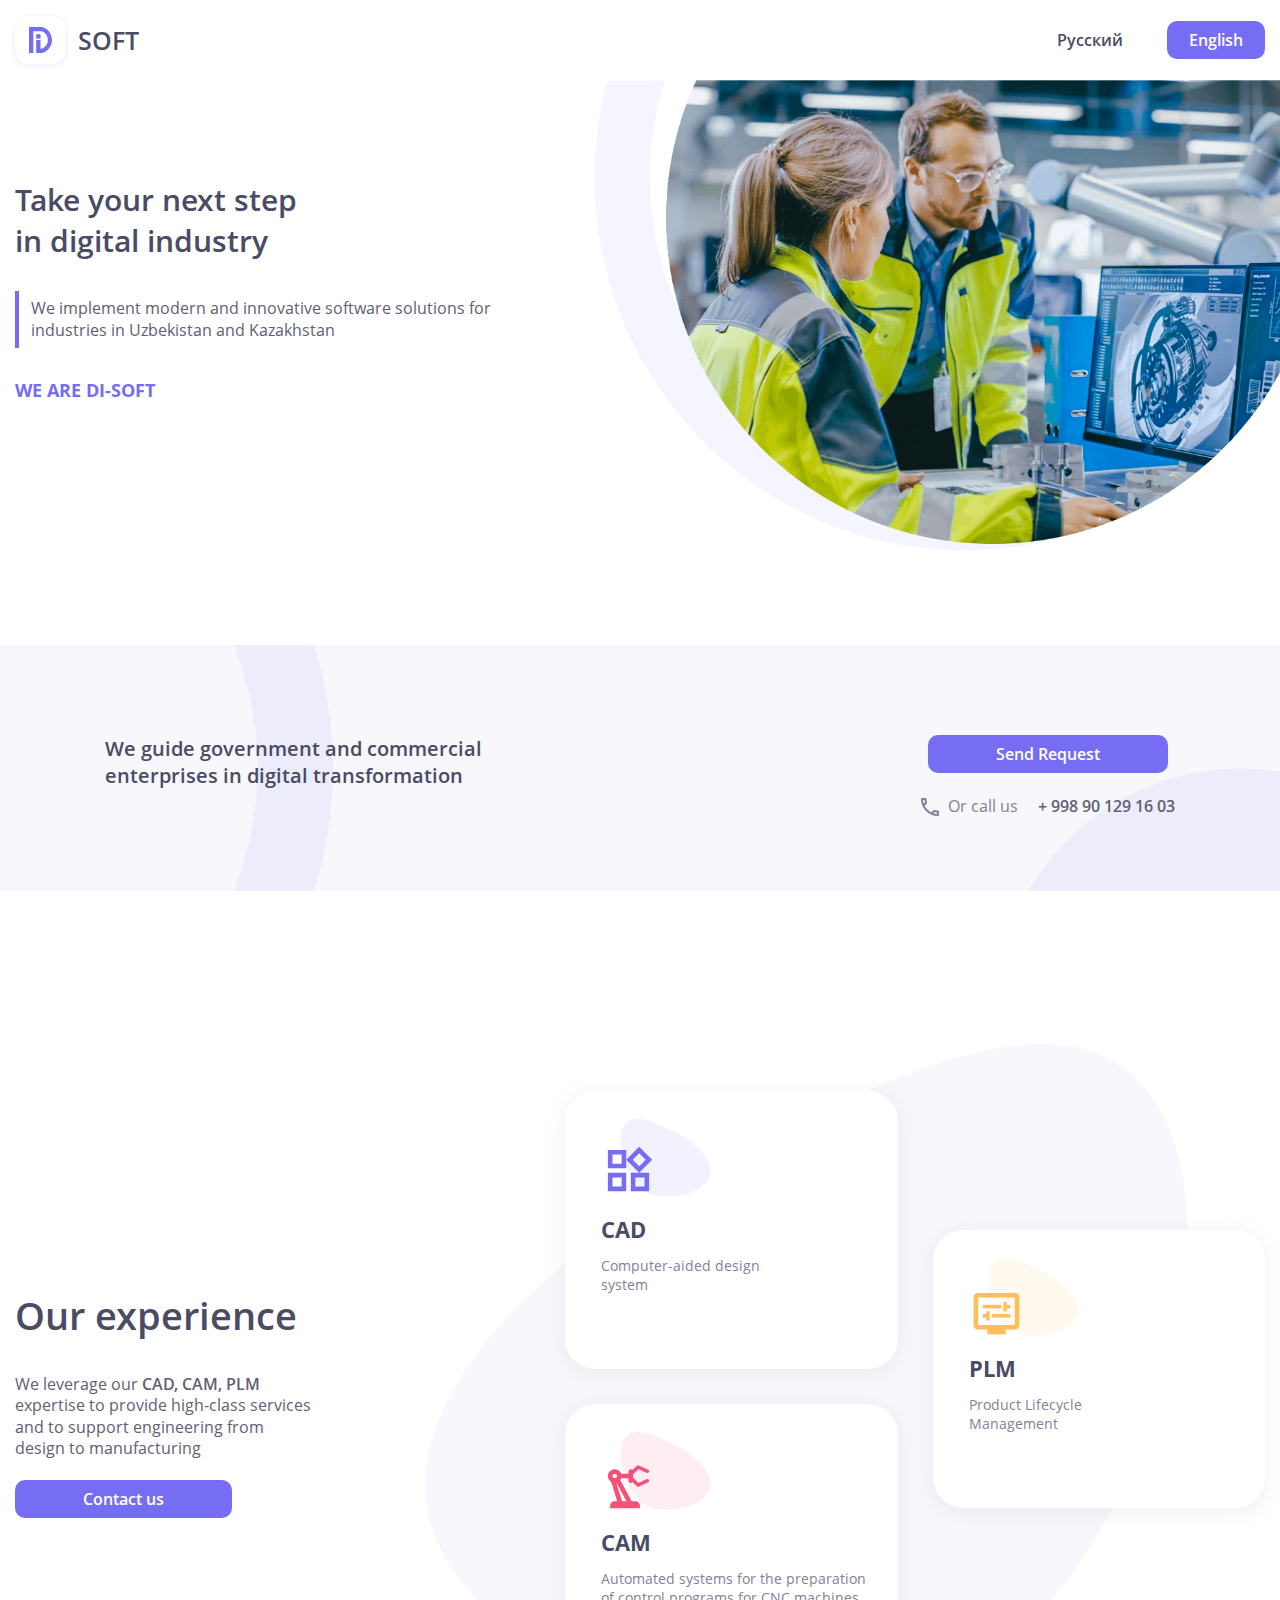
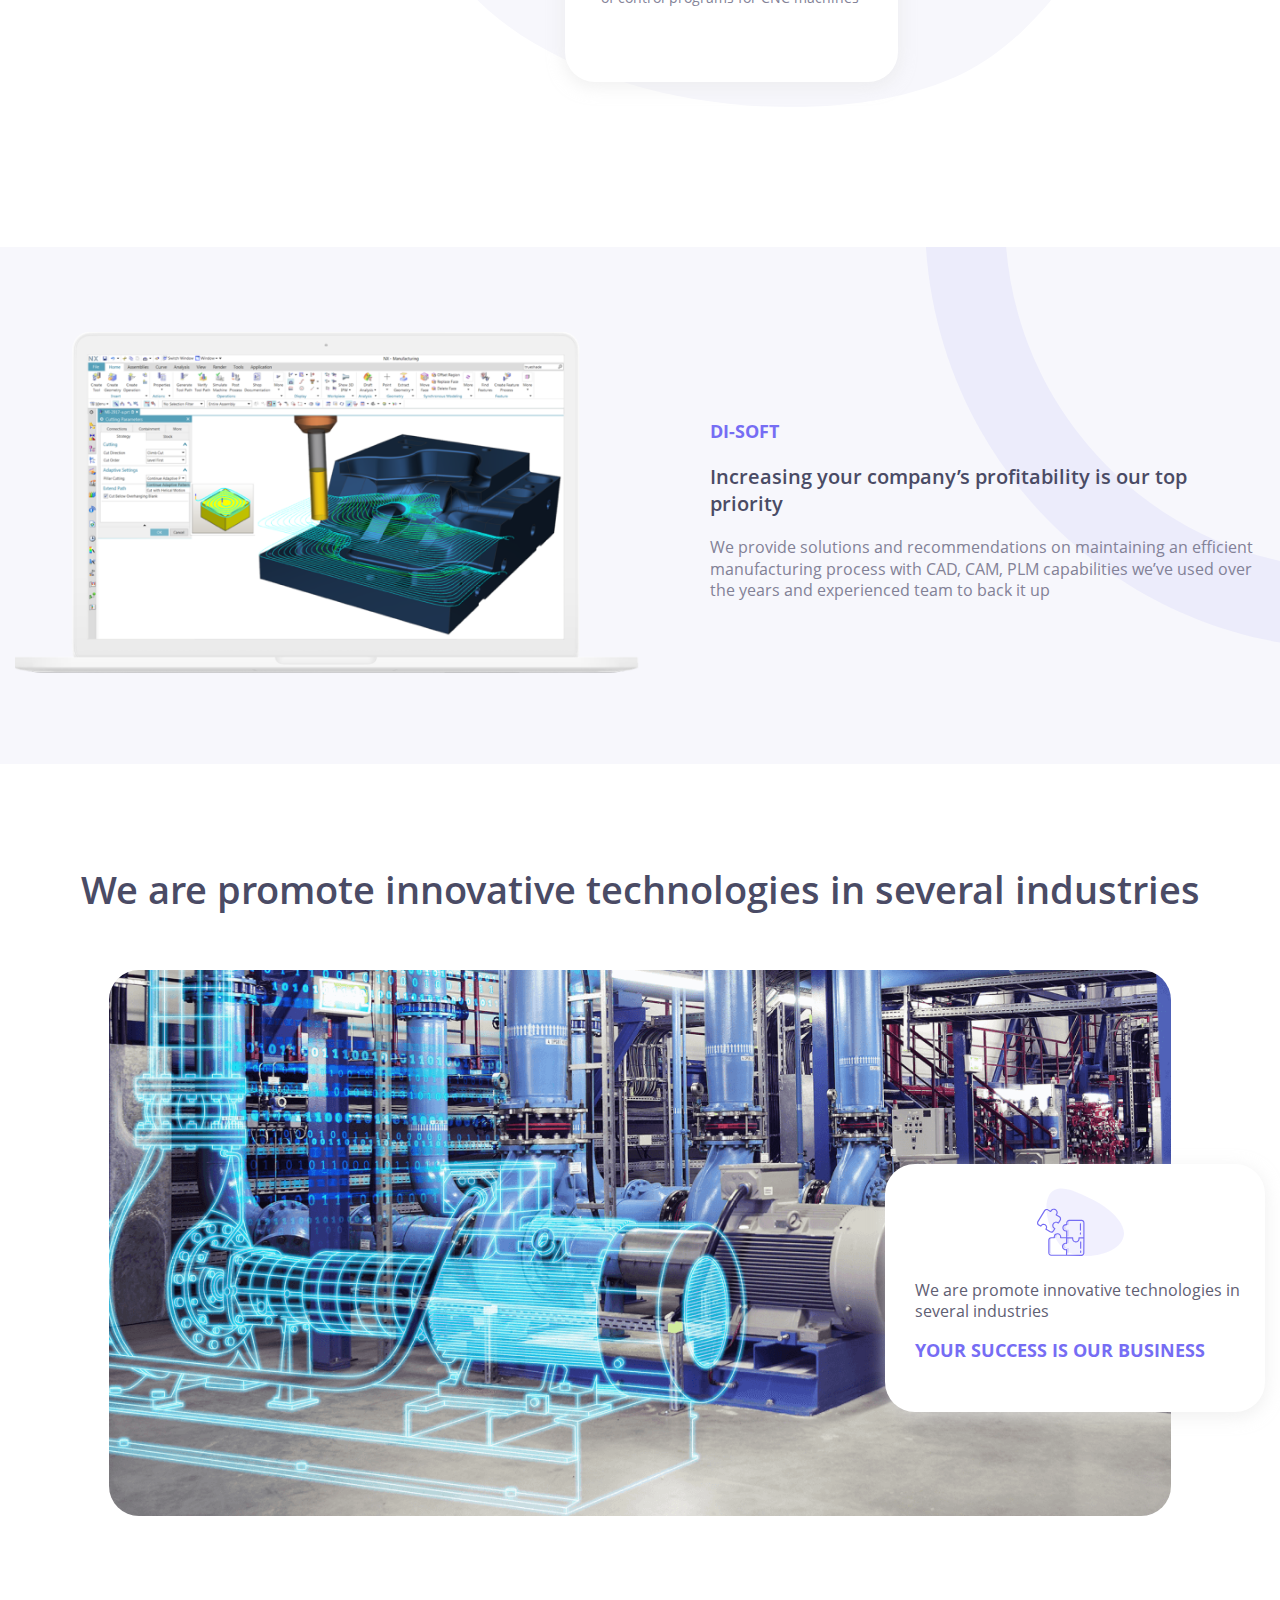
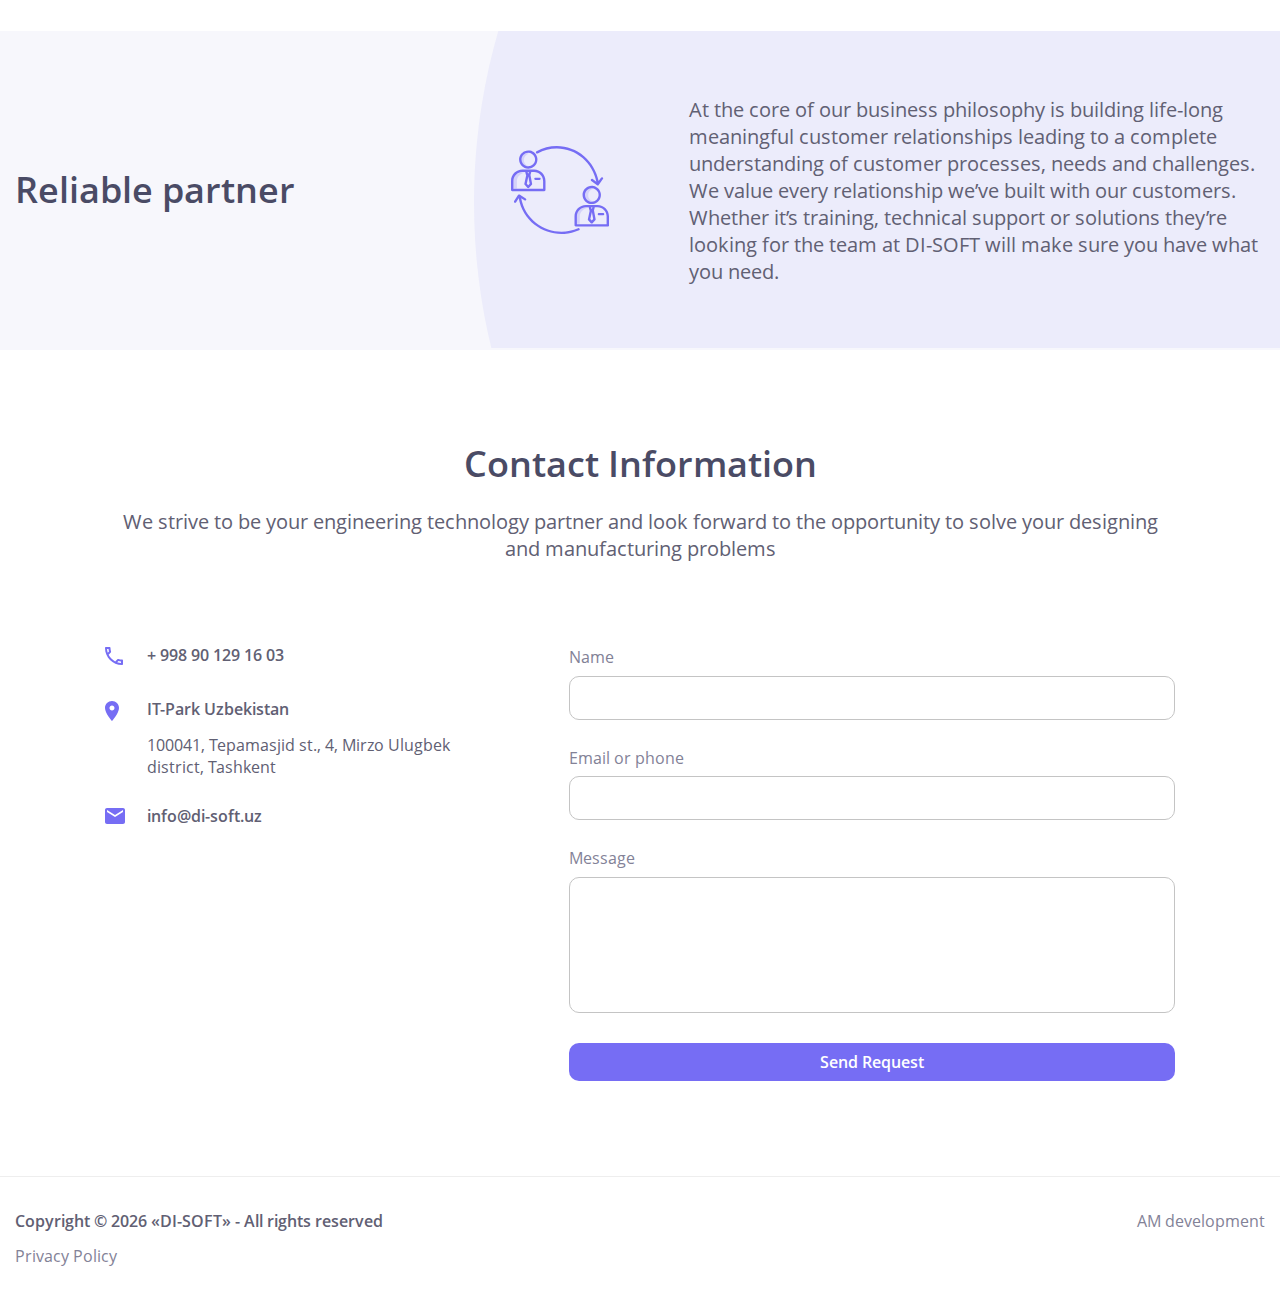
==== en.html @ 4c32e883 "Add files via upload" ====
<!DOCTYPE html>
<html lang="en">
<head>
	<meta charset="UTF-8">
	<meta name="viewport" content="width=device-width, initial-scale=1.0, shrink-to-fit=no, user-scalable=no">
	<link rel="stylesheet" href="assets/css/style.css">
	<link rel="icon" href="favicon.svg" type=" image/svg+xml"> 
	<title>DI-Soft</title>
</head>
<body>
	<!--Sprite-->
	<svg style="display: none;">
		<symbol id="close" viewBox="0 0 28 28">
			<g>
				<path d="M28 2.82L25.18 0L14 11.18L2.82 0L0 2.82L11.18 14L0 25.18L2.82 28L14 16.82L25.18 28L28 25.18L16.82 14L28 2.82Z"/>
			</g>
		</symbol>
	</svg>
	<div class="wrapper">
		<header class="header">
			<div class="container">
				<div class="header__inner">
					<a href="en.html" class="header__logo logo">
						<span class="logo__icon">
							<img src="assets/images/logo.svg" alt="">
						</span>
						<span class="logo__name">Soft</span>
					</a>
					<div class="header__buttons">
						<a href="index.html" class="lang-btn">Русский</a>
						<a href="en.html" class="lang-btn active">English</a>
					</div>
				</div>
			</div>
		</header>
		<main class="main">
			<section class="intro">
				<div class="container">
					<div class="intro__inner">
						<div class="intro__info">
							<h1 class="title intro__title">Take your next step <br>in digital industry</h1>
							<div class="intro__description description description_line">We implement modern and innovative software solutions for industries in Uzbekistan and Kazakhstan</div>
							<div class="subtitle">WE ARE DI-SOFT</div>
						</div>
						<div class="intro__photo">
							<img src="assets/images/intro.png" alt="">
						</div>
					</div>
				</div>
			</section>
			<div class="about">
				<div class="container container_small">
					<div class="about__inner">
						<div class="about__info">
							<div class="about__text">We guide government and commercial enterprises in digital transformation</div>
						</div>
						<div class="about__contact">
							<div class="btn-send__box">
								<a href="#" class="btn btn-send modal-open">Send Request</a>
								<div class="btn-send__result">Send Request</div>
							</div>
							<div class="about__phone phone">
								<div class="phone__icon">
									<img src="assets/images/phone-icon.svg" alt="">
									<span class="phone__description">Or call us </span>
									<a href="tel:+998901291603" class="phone__link">+ 998 90 129 16 03</a>
								</div>
							</div>
						</div>
					</div>
				</div>
			</div><!--/about-->
			<section class="experience">
				<div class="container">
					<div class="experience__inner">
						<div class="experience__info">
							<h2 class="experience__title title">Our experience</h2>
							<div class="experience__description description">We leverage our <span>CAD, CAM, PLM</span> expertise to provide high-class services and to support engineering from design to manufacturing</div>
							<div class="experience__btn">
								<div class="btn-send__box">
									<a href="#" class="btn btn-send modal-open">Contact us</a>
									<div class="btn-send__result btn-send__result_gray">Thank you</div>
								</div>
							</div>
						</div>
						<div class="experience__boxes">
							<div class="experience-box">
								<div class="experience-box__icon">
									<img src="assets/images/experience-icon_1.svg" alt="">
								</div>
								<div class="experience-box__title">CAD</div>
								<div class="experience-box__description">Computer-aided design<br> system</div>
							</div><!--/experience-box-->
							<div class="experience-box">
								<div class="experience-box__icon">
									<img src="assets/images/experience-icon_2.svg" alt="">
								</div>
								<div class="experience-box__title">PLM</div>
								<div class="experience-box__description">Product Lifecycle<br> Management</div>
							</div><!--/experience-box-->
							<div class="experience-box">
								<div class="experience-box__icon">
									<img src="assets/images/experience-icon_3.svg" alt="">
								</div>
								<div class="experience-box__title">CAM</div>
								<div class="experience-box__description">Automated systems for the preparation of control programs for CNC machines</div>
							</div><!--/experience-box-->
						</div>
						<div class="experience__btn-mobile">
								<div class="btn-send__box">
									<a href="#" class="btn btn-send modal-open">Contact us</a>
									<div class="btn-send__result btn-send__result_gray">Thank you</div>
								</div>
							</div>
					</div>
				</div>
			</section><!--/experience-->
			<section class="priority">
				<div class="container">
					<div class="priority__inner">
						<div class="priority__photo">
							<img src="assets/images/display.png" alt="">
						</div>
						<div class="priority__info">
							<div class="subtitle">DI-SOFT</div>
							<h3 class="priority__title">Increasing your company’s profitability is our top priority</h3>
							<div class="priority__description description">We provide solutions and recommendations on maintaining an efficient manufacturing process with CAD, CAM, PLM capabilities we’ve used over the years and experienced team to back it up</div>
						</div>
					</div>
				</div>
			</section><!--/priority-->
			<section class="technologies">
				<div class="container">
					<h2 class="technologies__title title">We are promote innovative technologies in several industries</h2>
					<div class="technologies__inner">
						<div class="technologies__photo">
							<img src="assets/images/technologies.png" alt="">
						</div>
						<div class="technologies-box">
							<div class="technologies-box__icon">
								<img src="assets/images/technologies-icon.svg" alt="">
							</div>
							<div class="technologies-box__description description">We are promote innovative technologies in several industries</div>
							<div class="technologies-box__subtitle subtitle">YOUR SUCCESS IS OUR BUSINESS</div>
						</div>
					</div>
				</div>
			</section><!--/technologies-->
			<section class="partner">
				<div class="container">
					<div class="partner__inner">
						<h2 class="partner__title title">Reliable partner</h2>
						<div class="partner__info">
							<div class="partner__icon">
								<img src="assets/images/partner-icon.svg" alt="">
							</div>
							<div class="partner__text">
								<p>At the core of our business philosophy is building life-long meaningful customer relationships leading to a complete understanding of customer processes, needs and challenges. We value every relationship we’ve built with our customers. Whether it’s training, technical support or solutions they’re looking for the team at DI-SOFT will make sure you have what you need.</p>
							</div>
						</div>
					</div>
				</div>
			</section><!--/partner-->
			<section class="contact">
				<div class="container container_small">
					<h2 class="contact__title title">Contact Information</h2>
					<div class="contact__description description">We strive to be your engineering technology partner and look forward to the opportunity to solve your designing and manufacturing problems</div>
					<div class="contact__inner">
						<div class="contact-info">
							<div class="contact-info__item">
								<div class="contact-info__icon">
									<img src="assets/images/phone-icon_blue.svg" alt="">
								</div>
								<div class="contact-info__text">
									<a href="tel:+998901291603" class=" contact-info__link">+ 998 90 129 16 03</a>
								</div>
							</div>
							<div class="contact-info__item">
								<div class="contact-info__icon">
									<img src="assets/images/pin-icon.svg" alt="">
								</div>
								<div class="contact-info__text">
									<a href="https://www.google.com/maps/place/IT+Park/@41.3426119,69.3378238,15z/data=!4m5!3m4!1s0x0:0x676a59b4e6bf3c7e!8m2!3d41.3426119!4d69.3378238" class=" contact-info__link" target="blank">IT-Park Uzbekistan</a>
									<span class="contact-info__subtext">100041, Tepamasjid st., 4, Mirzo Ulugbek district, Tashkent</span>
								</div>
							</div>
							<div class="contact-info__item">
								<div class="contact-info__icon">
									<img src="assets/images/mail-icon.svg" alt="">
								</div>
								<div class="contact-info__text">
									<a href="mailto:info@di-soft.uz" class=" contact-info__link">info@di-soft.uz</a>
								</div>
							</div>
						</div>
						<div class="contact__form">
							<form action="#" class="form-contact">
								<div class="form-contact__item">
									<div class="form-contact__description">
										<label for="name">Name</label>
										<span class="form-contact__error">Fill the form</span>
									</div>
									<input name="name" type="text" id="name">
								</div>
								<div class="form-contact__item">
									<div class="form-contact__description">
										<label for="mail">Email or phone</label>
										<span class="form-contact__error">Fill the form</span>
									</div>
									<input name="phone" type="text" id="mail">
								</div>
								<div class="form-contact__item">
									<div class="form-contact__description">
										<label for="message">Message</label>
									</div>
									<textarea name="message" id="message"></textarea>
								</div>
								<button type="submit" class="btn">Send Request</button>
								<div class="form-contact__result">
									<div class="form-contact__result-text">Thank you</div>
								</div>
							</form><!--/form-contact-->
						</div>
					</div>
				</div>
			</section><!--/contact-->
		</main>
		<footer class="footer">
			<div class="container">
				<div class="footer__inner">
					<div class="footer__item footer__copyright">
						<div class="copyright">Copyright © <span class="copyright__year">2022</span> «DI-SOFT» - All rights reserved</div>
					</div>
					<div class="footer__item">
						<a href="https://arrivomedia.ru/services/development.php" class="footer__link" target="blank">AM development</a>
					</div>
					<div class="footer__item footer__policy">
						<a href="policy_en.html" class="footer__link">Privacy Policy</a>
					</div>
				</div>
			</div>
		</footer>
	</div>

	<div class="modal">
		<div class="closex"></div>
		<div class="modal__inner">
			<div class="modal-box">
				<span class="modal__close">
					<svg>
						<use xlink:href="#close"></use>
					</svg>
				</span>
				<div class="modal-box__inner">
					<form action="#" class="form-contact">
						<input type="hidden" name="modal" value="1"/>
						<div class="form-contact__item">
							<div class="form-contact__description">
								<label for="name2">Name</label>
								<span class="form-contact__error">Thank you</span>
							</div>
							<input type="text" name="name" id="name2">
						</div>
						<div class="form-contact__item">
							<div class="form-contact__description">
								<label for="mail2">Email or phone</label>
								<span class="form-contact__error">Thank you</span>
							</div>
							<input type="text" name="phone" id="mail2">
						</div>
						<div class="form-contact__item">
							<div class="form-contact__description">
								<label for="message2">Message</label>
							</div>
							<textarea name="message" id="message2"></textarea>
						</div>
						<button type="submit" class="btn">Send Request</button>
						<div class="form-contact__result">
							<div class="form-contact__result-text">Thank you</div>
						</div>
					</form><!--/form-contact-->
				</div>
			</div>
		</div>
	</div><!--/modal-->

	<script src="assets/js/jquery-3.6.0.min.js"></script>
	<script src="assets/js/script.js"></script>
</body>
</html>
---- assets/css/style.css ----
@font-face {
  font-family: 'Open Sans';
  font-style: normal;
  font-weight: 400;
  font-display: swap;
  src: url("../fonts/OpenSans-Regular.woff2") format("woff2"), url("../fonts/OpenSans-Regular.woff") format("woff"), url("../fonts/OpenSans-Regular.ttf") format("truetype"); }

@font-face {
  font-family: 'Open Sans';
  font-style: normal;
  font-weight: 600;
  font-display: swap;
  src: url("../fonts/OpenSans-SemiBold.woff2") format("woff2"), url("../fonts/OpenSans-SemiBold.woff") format("woff"), url("../fonts/OpenSans-SemiBold.ttf") format("truetype"); }

@font-face {
  font-family: 'Open Sans';
  font-style: normal;
  font-weight: 700;
  font-display: swap;
  src: url("../fonts/OpenSans-Bold.woff2") format("woff2"), url("../fonts/OpenSans-Bold.woff") format("woff"), url("../fonts/OpenSans-Bold.ttf") format("truetype"); }

/*Reset
===============*/
* {
  padding: 0;
  margin: 0;
  border: 0; }

*, *:before, *:after {
  -moz-box-sizing: border-box;
  -webkit-box-sizing: border-box;
  box-sizing: border-box; }

:focus, :active {
  outline: none; }

a:focus, a:active {
  outline: none; }

nav, footer, header, aside {
  display: block; }

html, body {
  height: 100%;
  width: 100%;
  font-size: 100%;
  font-family: "Open Sans", sans-serif;
  line-height: 1;
  font-size: 16px;
  color: #4A4B65;
  -ms-text-size-adjust: 100%;
  -moz-text-size-adjust: 100%;
  -webkit-text-size-adjust: 100%; }

input, button, textarea {
  font-family: inherit; }

input::-ms-clear {
  display: none; }

button {
  cursor: pointer; }

button::-moz-focus-inner {
  padding: 0;
  border: 0; }

a, a:visited {
  text-decoration: none; }

a:hover {
  text-decoration: none; }

ul li {
  list-style: none; }

img {
  vertical-align: top; }

h1, h2, h3, h4, h5, h6 {
  font-size: inherit;
  font-weight: 400; }

/*--------------------*/
body.hidden {
  overflow: hidden;
  position: relative;
  -webkit-transition: all .3s linear;
  -o-transition: all .3s linear;
  transition: all .3s linear; }
  body.hidden:before {
    content: "";
    width: 100%;
    height: 1000%;
    background: rgba(51, 51, 51, 0.7);
    position: absolute;
    top: 0;
    left: 0;
    z-index: 100;
    -webkit-transition: all .3s linear;
    -o-transition: all .3s linear;
    transition: all .3s linear; }

.container {
  width: 100%;
  max-width: 1430px;
  margin: 0 auto;
  padding: 0 15px; }
  .container_small {
    max-width: 1100px; }

.wrapper {
  overflow: hidden;
  position: relative; }
  .wrapper:before {
    content: "";
    width: 100%;
    height: 1000%;
    background: rgba(51, 51, 51, 0.7);
    position: absolute;
    top: 0;
    left: 0;
    z-index: 100;
    -webkit-transition: all .3s linear;
    -o-transition: all .3s linear;
    transition: all .3s linear;
    visibility: hidden; }

.title {
  font-family: "Open Sans", sans-serif;
  font-size: 38px;
  font-weight: 600;
  color: #4A4B65;
  line-height: 1.35; }

.description {
  font-family: "Open Sans", sans-serif;
  font-size: 16px;
  font-weight: 400;
  color: #616073;
  line-height: 1.35; }
  .description_line {
    padding: 7px 0 7px 12px;
    border-left: 4px solid #766DF4; }
  .description span {
    font-weight: 600; }

.subtitle {
  font-family: "Open Sans", sans-serif;
  font-size: 18px;
  font-weight: 700;
  line-height: 1.35;
  color: #766DF4;
  text-transform: uppercase; }

.btn {
  display: inline-block;
  font-family: "Open Sans", sans-serif;
  font-size: 16px;
  font-weight: 600;
  line-height: 1;
  color: #fff;
  text-align: center;
  background-color: #766DF4;
  padding: 11px 68px;
  border-radius: 10px;
  -webkit-transition: all .2s linear;
  -o-transition: all .2s linear;
  transition: all .2s linear; }
  .btn:hover {
    background-color: #5349F1; }

.btn-send__result {
  font-family: "Open Sans", sans-serif;
  font-size: 16px;
  font-weight: 600;
  color: #4A4B65;
  display: none; }
  .btn-send__result_gray {
    color: #838297; }

/*=========Header======*/
.header {
  padding: 16px 0; }
  .header__inner {
    display: -webkit-box;
    display: -ms-flexbox;
    display: flex;
    -webkit-box-pack: justify;
    -ms-flex-pack: justify;
    justify-content: space-between; }
  .header__buttons {
    display: -webkit-box;
    display: -ms-flexbox;
    display: flex;
    -webkit-box-align: center;
    -ms-flex-align: center;
    align-items: center; }

.logo {
  display: -webkit-box;
  display: -ms-flexbox;
  display: flex;
  -webkit-box-align: center;
  -ms-flex-align: center;
  align-items: center;
  margin-right: 30px; }
  .logo__icon {
    display: inline-block;
    padding: 11px 14px;
    border-radius: 14px;
    background-color: #fff;
    -webkit-box-shadow: 0px 1px 3px 2px rgba(241, 240, 255, 0.8);
    box-shadow: 0px 1px 3px 2px rgba(241, 240, 255, 0.8);
    margin-right: 12px; }
  .logo__name {
    font-family: "Open Sans", sans-serif;
    font-size: 25px;
    font-weight: 600;
    color: #4A4B65;
    text-transform: uppercase; }

.lang-btn {
  display: inline-block;
  font-family: "Open Sans", sans-serif;
  font-size: 16px;
  font-weight: 600;
  line-height: 1;
  color: #4A4B65;
  padding: 11px 22px;
  border-radius: 10px;
  -webkit-transition: all .2s linear;
  -o-transition: all .2s linear;
  transition: all .2s linear;
  margin-right: 22px; }
  .lang-btn:hover {
    color: #766DF4; }
  .lang-btn.active {
    background-color: #766DF4;
    color: #fff; }
  .lang-btn:last-child {
    margin-right: 0; }

/*=========/header======*/
/*======Intro======*/
.intro {
  margin-bottom: 95px; }
  .intro__inner {
    display: -webkit-box;
    display: -ms-flexbox;
    display: flex; }
  .intro__info {
    padding-top: 240px;
    width: 40%;
    -webkit-box-flex: 0;
    -ms-flex: 0 0 40%;
    flex: 0 0 40%;
    margin-right: 120px; }
  .intro__title {
    margin-bottom: 30px; }
  .intro__description {
    margin-bottom: 30px; }
  .intro__photo {
    width: calc(51vw - 6px);
    /*position: absolute;
		top: 0;
		right: 0;
		z-index: 1;*/ }
    .intro__photo img {
      width: calc(51vw - 6px); }

/*======/intro======*/
/*=======About========*/
.about {
  margin-bottom: 70px;
  background: url("../images/circle_1.svg") 30px center no-repeat, #F7F7FC;
  background-size: auto 330%;
  padding: 90px 0 75px;
  position: relative;
  overflow: hidden; }
  .about:after {
    content: "";
    width: 490px;
    height: 490px;
    background-color: #ECECFB;
    border-radius: 50%;
    position: absolute;
    right: 0;
    bottom: 0;
    -webkit-transform: translate(42%, 75%);
    -ms-transform: translate(42%, 75%);
    transform: translate(42%, 75%);
    z-index: 1; }
  .about__inner {
    display: -webkit-box;
    display: -ms-flexbox;
    display: flex;
    -webkit-box-pack: justify;
    -ms-flex-pack: justify;
    justify-content: space-between;
    position: relative;
    z-index: 2; }
  .about__info {
    margin-right: 50px;
    width: 45%; }
  .about__contact {
    text-align: center; }
  .about__text {
    font-family: "Open Sans", sans-serif;
    font-size: 20px;
    font-weight: 600;
    color: #4A4B65;
    line-height: 1.35; }
  .about__phone {
    margin-top: 25px; }

.phone {
  display: -webkit-box;
  display: -ms-flexbox;
  display: flex;
  -webkit-box-align: center;
  -ms-flex-align: center;
  align-items: center; }
  .phone__description {
    display: inline-block;
    margin-left: 5px;
    margin-right: 16px;
    font-family: "Open Sans", sans-serif;
    font-size: 16px;
    font-weight: 400;
    color: #838297; }
  .phone__link {
    font-family: "Open Sans", sans-serif;
    font-size: 16px;
    font-weight: 600;
    color: #616073;
    -webkit-transition: all .2s linear;
    -o-transition: all .2s linear;
    transition: all .2s linear; }
    .phone__link:hover {
      color: #766DF4; }

/*=======/about========*/
/*==========Experience=====*/
.experience {
  padding: 130px 0; }
  .experience__inner {
    display: -webkit-box;
    display: -ms-flexbox;
    display: flex;
    -webkit-box-align: center;
    -ms-flex-align: center;
    align-items: center; }
  .experience__info {
    width: 25%;
    min-width: 300px;
    margin-right: 250px; }
  .experience__title {
    margin-bottom: 32px; }
  .experience__description {
    margin-bottom: 20px; }
  .experience__boxes {
    width: 75%;
    display: -webkit-box;
    display: -ms-flexbox;
    display: flex;
    -ms-flex-wrap: wrap;
    flex-wrap: wrap;
    position: relative; }
    @media (min-width: 1300px) {
      .experience__boxes {
        padding-right: 150px; } }
    .experience__boxes:before {
      content: "";
      width: 109%;
      height: 109%;
      background: url("../images/bg_shape.svg") center no-repeat;
      background-size: contain;
      position: absolute;
      top: -9%;
      left: -20%;
      z-index: -1; }
  .experience-box {
    width: calc(50% - 17.5px);
    -webkit-box-shadow: 0px 4px 15px 2px rgba(229, 229, 229, 0.5);
    box-shadow: 0px 4px 15px 2px rgba(229, 229, 229, 0.5);
    border-radius: 30px;
    background-color: #fff;
    margin-right: 35px;
    margin-bottom: 35px;
    padding: 20px 25px 45px 36px;
    min-height: 278px; }
    .experience-box:nth-child(even) {
      margin-right: 0;
      -webkit-transform: translateY(50%);
      -ms-transform: translateY(50%);
      transform: translateY(50%); }
    .experience-box__title {
      font-family: "Open Sans", sans-serif;
      font-size: 22px;
      font-weight: 700;
      color: #4A4B65;
      line-height: 1.35;
      margin-bottom: 12px; }
    .experience-box__description {
      font-family: "Open Sans", sans-serif;
      font-size: 14px;
      font-weight: 400;
      color: #838297;
      line-height: 1.35; }
  .experience__btn-mobile {
    display: none; }

/*==========/experience=====*/
/*=========Priority=======*/
.priority {
  margin-bottom: 100px;
  padding: 85px 0 75px;
  background: url("../images/circle_2.svg") top 94% right -40px no-repeat, #F7F7FC; }
  .priority__inner {
    display: -webkit-box;
    display: -ms-flexbox;
    display: flex;
    -webkit-box-align: center;
    -ms-flex-align: center;
    align-items: center; }
  .priority__photo {
    width: 50%; }
    .priority__photo img {
      max-width: 100%; }
  .priority__info {
    width: 50%;
    padding-left: 70px; }
  .priority__title {
    font-family: "Open Sans", sans-serif;
    font-size: 20px;
    font-weight: 600;
    color: #4A4B65;
    line-height: 1.35;
    margin: 20px 0;
    max-width: 500px; }
  .priority__description {
    color: #838297; }

/*=========/priority=======*/
/*=======Technologies=======*/
.technologies {
  margin-bottom: 115px; }
  .technologies__title {
    text-align: center;
    margin-bottom: 55px; }
  .technologies__photo {
    max-width: 85%;
    margin: 0 auto; }
    .technologies__photo img {
      width: 100%;
      border-radius: 30px; }
  .technologies__inner {
    position: relative; }
  .technologies-box {
    background-color: #fff;
    border-radius: 30px;
    -webkit-box-shadow: 0px 4px 15px 2px rgba(229, 229, 229, 0.5);
    box-shadow: 0px 4px 15px 2px rgba(229, 229, 229, 0.5);
    padding: 24px 20px 50px 30px;
    max-width: 380px;
    position: absolute;
    right: 0;
    bottom: 19%;
    z-index: 2; }
    .technologies-box__icon {
      text-align: center;
      margin-bottom: 24px; }
    .technologies-box__description {
      margin-bottom: 15px; }

/*=======/technologies=======*/
/*========Partner======*/
.partner {
  margin-bottom: 90px;
  background-color: #F7F7FC;
  position: relative;
  overflow: hidden; }
  .partner:before {
    content: "";
    width: 63%;
    height: 104%;
    background: url("../images/bg-figure.svg") left center no-repeat;
    background-size: cover;
    position: absolute;
    top: 0;
    right: 0;
    z-index: 1; }
  .partner__inner {
    position: relative;
    z-index: 2;
    display: -webkit-box;
    display: -ms-flexbox;
    display: flex;
    -webkit-box-align: center;
    -ms-flex-align: center;
    align-items: center; }
  .partner__title {
    -webkit-box-flex: 1;
    -ms-flex: 1 0 auto;
    flex: 1 0 auto;
    font-size: 36px;
    margin-right: 100px; }
  .partner__info {
    -webkit-box-flex: 1;
    -ms-flex: 1 1 63%;
    flex: 1 1 63%;
    padding: 65px 0 65px 75px;
    display: -webkit-box;
    display: -ms-flexbox;
    display: flex;
    -webkit-box-align: center;
    -ms-flex-align: center;
    align-items: center; }
  .partner__icon {
    margin-right: 80px; }
  .partner__text {
    font-family: "Open Sans", sans-serif;
    font-size: 20px;
    font-weight: 400;
    color: #616073;
    line-height: 1.35; }

/*========/partner======*/
/*========Contact=======*/
.contact {
  margin-bottom: 95px; }
  .contact__title {
    text-align: center;
    margin-bottom: 20px;
    font-size: 36px; }
  .contact__description {
    font-size: 20px;
    text-align: center;
    margin-bottom: 85px; }
  .contact__inner {
    display: -webkit-box;
    display: -ms-flexbox;
    display: flex; }
  .contact-info {
    width: 34%;
    margin-right: 100px; }
    .contact-info__item {
      display: -webkit-box;
      display: -ms-flexbox;
      display: flex;
      margin-bottom: 30px; }
      .contact-info__item:last-child {
        margin-bottom: 0; }
    .contact-info__icon {
      width: 24px;
      height: 24px;
      -webkit-box-flex: 0;
      -ms-flex: 0 0 24px;
      flex: 0 0 24px;
      margin-right: 18px; }
    .contact-info__text {
      font-family: "Open Sans", sans-serif;
      font-size: 16px;
      font-weight: 600;
      color: #616073; }
      .contact-info__text a {
        color: #616073;
        -webkit-transition: all .2s linear;
        -o-transition: all .2s linear;
        transition: all .2s linear; }
        .contact-info__text a:hover {
          color: #766DF4; }
    .contact-info__subtext {
      display: block;
      font-weight: 400;
      margin-top: 18px;
      line-height: 1.35; }
  .contact__form {
    width: calc(66% - 100px); }

/*========/contact=======*/
/*========Form-contact======*/
.form-contact {
  position: relative; }
  .form-contact__item {
    margin-bottom: 28px; }
    .form-contact__item:last-child {
      margin-bottom: 0; }
    .form-contact__item label {
      display: inline-block;
      font-family: "Open Sans", sans-serif;
      font-size: 16px;
      font-weight: 400;
      line-height: 1.35;
      color: #838297; }
    .form-contact__item input, .form-contact__item textarea {
      background-color: #fff;
      border: 1px solid #C4C4C4;
      border-radius: 10px;
      width: 100%;
      height: 44px;
      padding: 10px 15px;
      font-family: "Open Sans", sans-serif;
      font-size: 16px;
      font-weight: 400;
      color: #4A4B65;
      -webkit-transition: all .2s linear;
      -o-transition: all .2s linear;
      transition: all .2s linear; }
      .form-contact__item input:focus, .form-contact__item textarea:focus {
        border-color: #766DF4; }
    .form-contact__item textarea {
      height: 136px;
      resize: none; }
  .form-contact button {
    width: 100%;
    padding: 11px 15px; }
  .form-contact__description {
    margin-bottom: 7px;
    display: -webkit-box;
    display: -ms-flexbox;
    display: flex;
    -webkit-box-pack: justify;
    -ms-flex-pack: justify;
    justify-content: space-between; }
  .form-contact__error {
    font-family: "Open Sans", sans-serif;
    font-size: 16px;
    font-weight: 400;
    line-height: 1.35;
    color: #F74F78;
    display: none; }
  .form-contact__result {
    display: none;
    position: absolute;
    top: 0;
    left: 0;
    z-index: 20;
    background-color: #fff;
    width: 100%;
    height: 100%; }
    .form-contact__result-text {
      height: 100%;
      display: -webkit-box;
      display: -ms-flexbox;
      display: flex;
      -webkit-box-orient: vertical;
      -webkit-box-direction: normal;
      -ms-flex-direction: column;
      flex-direction: column;
      -webkit-box-pack: center;
      -ms-flex-pack: center;
      justify-content: center;
      font-family: "Open Sans", sans-serif;
      font-size: 38px;
      font-weight: 600;
      color: #838297;
      text-align: center; }

/*========/form-contact======*/
/*==================Modal================*/
.modal {
  width: 100%;
  height: 100%;
  position: absolute;
  top: 0px;
  display: none;
  overflow: auto;
  left: 0px;
  z-index: 1000; }
  .modal.show {
    visibility: visible;
    opacity: 1;
    -webkit-transition: all .1s linear;
    -o-transition: all .1s linear;
    transition: all .1s linear; }
  .modal__close {
    cursor: pointer;
    position: absolute;
    right: -44px;
    top: 130px;
    z-index: 1000; }
    .modal__close svg {
      width: 28px;
      height: 28px;
      fill: #fff;
      -webkit-transition: all .2s linear;
      -o-transition: all .2s linear;
      transition: all .2s linear; }
    .modal__close:hover svg {
      fill: #F74F78; }
  .modal__inner {
    opacity: 1;
    width: 95%;
    max-width: 710px;
    min-height: 100%;
    top: 0;
    padding-bottom: 130px;
    padding-top: 130px;
    margin-bottom: 100px;
    left: 50%;
    -webkit-transform: translateX(-50%);
    -ms-transform: translateX(-50%);
    transform: translateX(-50%);
    position: absolute;
    display: none;
    z-index: 2000; }
  .modal .closex {
    content: "";
    top: 0px;
    left: 0px;
    width: 100%;
    height: 100%;
    position: fixed;
    z-index: 2000; }
  .modal .form-contact {
    background-color: #fff;
    padding: 50px; }

/*====/modal==*/
/*======Footer=======*/
.footer {
  border-top: 1px solid #EEEEEE;
  padding: 34px 0 40px; }
  .footer__inner {
    display: -webkit-box;
    display: -ms-flexbox;
    display: flex;
    -webkit-box-pack: justify;
    -ms-flex-pack: justify;
    justify-content: space-between;
    -ms-flex-wrap: wrap;
    flex-wrap: wrap; }
  .footer__policy {
    width: 100%; }
  .footer__copyright {
    margin-right: 30px; }
  .footer__link {
    display: inline-block;
    font-family: "Open Sans", sans-serif;
    font-size: 16px;
    font-weight: 400;
    color: #838297;
    line-height: 1.35;
    -webkit-transition: all .2s linear;
    -o-transition: all .2s linear;
    transition: all .2s linear; }
    .footer__link:hover {
      color: #766DF4; }
  .footer__item {
    margin-bottom: 13px; }
    .footer__item:last-child {
      margin-bottom: 0; }

.copyright {
  font-family: "Open Sans", sans-serif;
  font-size: 16px;
  font-weight: 600;
  color: #616073;
  line-height: 1.35; }

/*======/footer=======*/
/*=======Policy======*/
.policy {
  margin-top: 68px; }
  .policy__content {
    margin: 40px 0 35px;
    max-width: 800px; }
  .policy__block {
    margin-bottom: 30px; }
    .policy__block:last-child {
      margin-bottom: 0; }
  .policy__title {
    font-family: "Open Sans", sans-serif;
    font-size: 16px;
    font-weight: 700;
    color: #212121;
    line-height: 1.5; }
  .policy__text {
    font-family: "Open Sans", sans-serif;
    font-size: 16px;
    font-weight: 400;
    color: #212121;
    line-height: 1.5; }
    .policy__text-mt {
      margin-top: 30px; }
    .policy__text a {
      color: #212121; }

/*=======/policy======*/
/*========Adaptive=======*/
@media (max-width: 1400px) {
  .intro__title {
    font-size: 30px; }
  .intro__info {
    padding-top: 100px;
    margin-right: 80px; }
  .intro__photo {
    width: calc(51vw + 36px); }
    .intro__photo img {
      width: calc(51vw + 36px); } }

@media (max-width: 1200px) {
  .partner:before {
    width: calc(100% - 260px); }
  .partner__info {
    padding-left: 0px;
    -webkit-box-flex: 1;
    -ms-flex: 1 1 100%;
    flex: 1 1 100%; }
  .partner__title {
    -webkit-box-flex: 1;
    -ms-flex: 1 1 auto;
    flex: 1 1 auto;
    text-align: center; }
  .partner__text {
    font-size: 16px; }
  .partner__icon {
    margin-right: 50px; } }

@media (max-width: 1020px) {
  .experience {
    padding-top: 0; }
    .experience__info {
      width: 100%;
      margin-right: 0;
      text-align: center; }
    .experience__btn {
      display: none; }
      .experience__btn-mobile {
        display: block; }
    .experience__inner {
      -webkit-box-orient: vertical;
      -webkit-box-direction: normal;
      -ms-flex-direction: column;
      flex-direction: column; }
    .experience__boxes {
      width: 100%; }
      .experience__boxes:before {
        top: 0;
        left: 0; }
  .modal__close {
    top: 90px;
    right: 0; } }

@media (max-width: 768px) {
  .title {
    font-size: 30px; }
  .policy {
    margin-top: 30px; }
    .policy__content {
      margin-top: 25px; }
    .policy__block {
      margin-bottom: 20px; }
  .intro__title {
    font-size: 24px;
    margin-bottom: 20px; }
  .intro__description {
    margin-bottom: 20px; }
  .technologies__title {
    margin-bottom: 35px; }
  .technologies__photo {
    max-width: 95%;
    margin: 0; } }

@media (max-width: 767px) {
  .description {
    font-size: 16px; }
  body.hidden {
    overflow: auto; }
  .lang-btn {
    padding: 8px 12px;
    font-size: 12px;
    margin-right: 5px; }
  .intro {
    margin-bottom: 50px; }
    .intro__inner {
      -webkit-box-orient: vertical;
      -webkit-box-direction: reverse;
      -ms-flex-direction: column-reverse;
      flex-direction: column-reverse; }
    .intro__info {
      width: 100%;
      padding-top: 0;
      margin-right: 0; }
    .intro__photo {
      width: auto;
      margin-right: -15px;
      margin-left: -15px;
      margin-bottom: 30px; }
      .intro__photo img {
        width: 100%; }
  .about {
    margin-bottom: 45px;
    padding: 38px 0;
    background: url("../images/circle_3.svg") left -30px bottom -155px no-repeat, #F7F7FC;
    background-size: auto 400%; }
    .about:after {
      display: none; }
    .about__inner {
      -webkit-box-orient: vertical;
      -webkit-box-direction: normal;
      -ms-flex-direction: column;
      flex-direction: column;
      -webkit-box-align: center;
      -ms-flex-align: center;
      align-items: center; }
    .about__info {
      width: 100%;
      margin-right: 0;
      text-align: center;
      margin-bottom: 18px; }
    .about__text {
      font-size: 16px; }
    .about__contact {
      width: 100%; }
    .about__phone {
      -webkit-box-pack: center;
      -ms-flex-pack: center;
      justify-content: center; }
    .about .btn-send__box {
      text-align: center; }
  .priority {
    margin-bottom: 65px;
    padding: 70px 0 55px;
    background: url("../images/circle_2.svg") top 94% right -130px no-repeat, #F7F7FC; }
    .priority__inner {
      -webkit-box-orient: vertical;
      -webkit-box-direction: normal;
      -ms-flex-direction: column;
      flex-direction: column; }
    .priority__photo {
      width: 100%;
      margin-bottom: 30px; }
    .priority__info {
      width: 100%;
      padding-left: 0; }
  .technologies {
    margin-bottom: 65px; }
    .technologies__photo {
      max-width: 100%; }
    .technologies-box {
      padding: 15px 15px 20px;
      width: 90%;
      max-width: 90%;
      position: relative;
      margin: -60px auto 0; }
      .technologies-box__subtitle {
        font-size: 16px; }
  .partner {
    margin-bottom: 65px;
    padding: 55px 0 30px; }
    .partner:before {
      display: none; }
    .partner__inner {
      -webkit-box-orient: vertical;
      -webkit-box-direction: normal;
      -ms-flex-direction: column;
      flex-direction: column; }
    .partner__info {
      margin-top: 100px;
      padding: 0;
      -webkit-box-orient: vertical;
      -webkit-box-direction: normal;
      -ms-flex-direction: column;
      flex-direction: column;
      position: relative; }
      .partner__info:before {
        content: "";
        width: 1200px;
        height: 1200px;
        background-color: #ECECFB;
        border-radius: 50%;
        position: absolute;
        top: -50px;
        left: 50%;
        -webkit-transform: translateX(-50%);
        -ms-transform: translateX(-50%);
        transform: translateX(-50%);
        z-index: -1; }
    .partner__title {
      margin-right: 0; }
    .partner__icon {
      margin: 0 0 35px 0; }
      .partner__icon img {
        width: 89px;
        height: 79px; }
  .contact {
    margin-bottom: 65px; }
    .contact__description {
      margin-bottom: 25px; }
    .contact__inner {
      -webkit-box-orient: vertical;
      -webkit-box-direction: normal;
      -ms-flex-direction: column;
      flex-direction: column; }
    .contact-info {
      width: 100%;
      margin-right: 0;
      margin-bottom: 50px; }
    .contact__form {
      width: 100%; }
  .footer {
    padding: 30px 0; }
    .footer__inner {
      -webkit-box-orient: vertical;
      -webkit-box-direction: normal;
      -ms-flex-direction: column;
      flex-direction: column;
      -webkit-box-align: center;
      -ms-flex-align: center;
      align-items: center; }
    .footer__policy {
      width: auto;
      -webkit-box-ordinal-group: 0;
      -ms-flex-order: -1;
      order: -1;
      margin-bottom: 35px; }
    .footer__item:last-child {
      margin-bottom: 35px; }
    .footer__link {
      text-align: center;
      font-size: 14px; }
    .footer__copyright {
      font-size: 14px;
      margin-right: 0;
      text-align: center;
      -webkit-box-ordinal-group: 0;
      -ms-flex-order: -1;
      order: -1; }
  .modal {
    overflow: visible; }
    .modal__inner {
      padding-top: 80px; }
    .modal__close {
      top: 40px;
      right: 0; }
    .modal .form-contact {
      padding: 20px 15px 40px; } }

@media (max-width: 540px) {
  .experience {
    padding-bottom: 65px; }
    .experience__boxes {
      -webkit-box-orient: vertical;
      -webkit-box-direction: normal;
      -ms-flex-direction: column;
      flex-direction: column; }
      .experience__boxes:before {
        width: 200%;
        height: 80%;
        top: 10%;
        left: -40%;
        -webkit-transform: rotate(85deg);
        -ms-transform: rotate(85deg);
        transform: rotate(85deg); }
    .experience-box {
      width: 100%;
      margin-right: 0;
      margin-bottom: 30px;
      text-align: center;
      min-height: 250px; }
      .experience-box:nth-child(even) {
        -webkit-transform: translateY(0);
        -ms-transform: translateY(0);
        transform: translateY(0); }
  .form-contact__result-text {
    font-size: 24px; } }

@media (max-width: 414px) {
  .about .btn {
    width: 100%; }
  .experience__btn-mobile {
    width: 100%; }
  .experience .btn {
    width: 100%; }
  .policy .title {
    font-size: 24px; } }

@media (max-width: 330px) {
  .phone__description {
    font-size: 14px; }
  .phone__link {
    font-size: 14px; }
  .modal__inner {
    padding-top: 45px; }
  .modal__close {
    top: 15px; }
    .modal__close svg {
      width: 20px;
      height: 20px; } }

/*========/adaptive=======*/
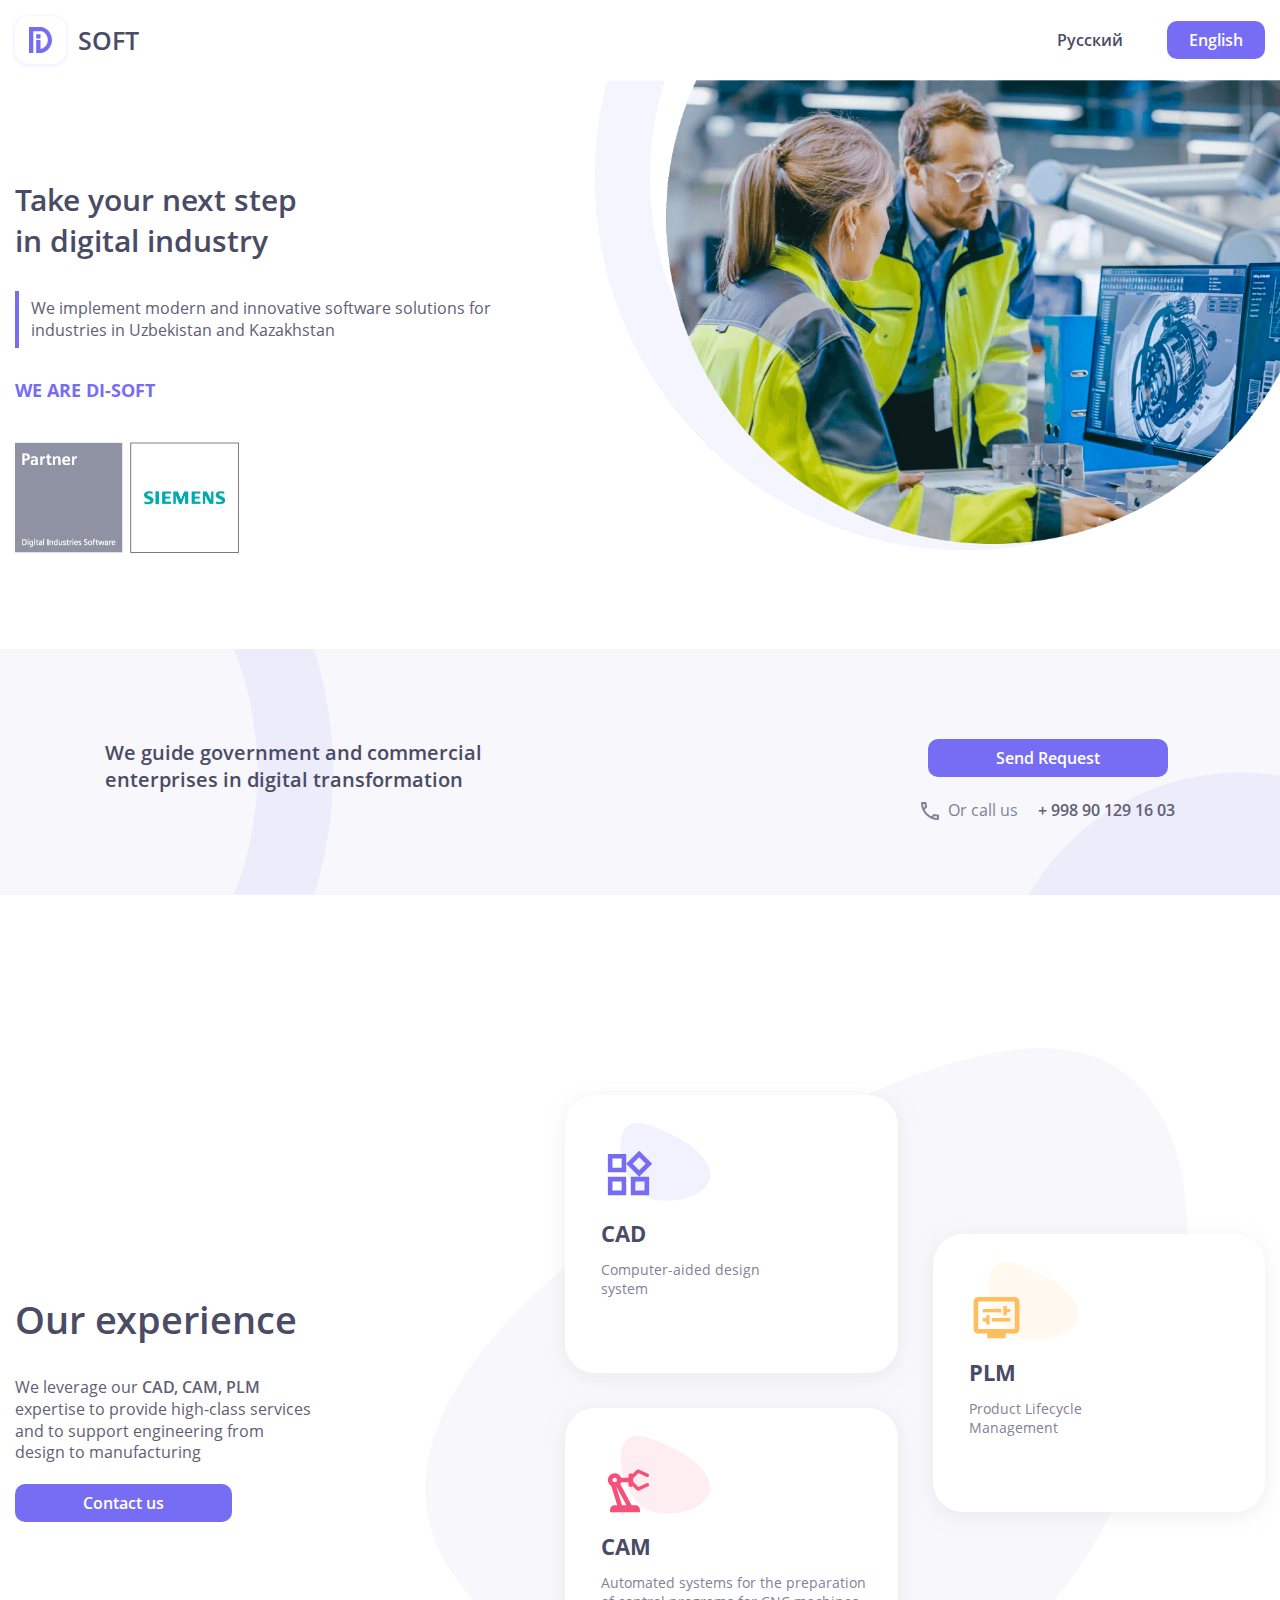
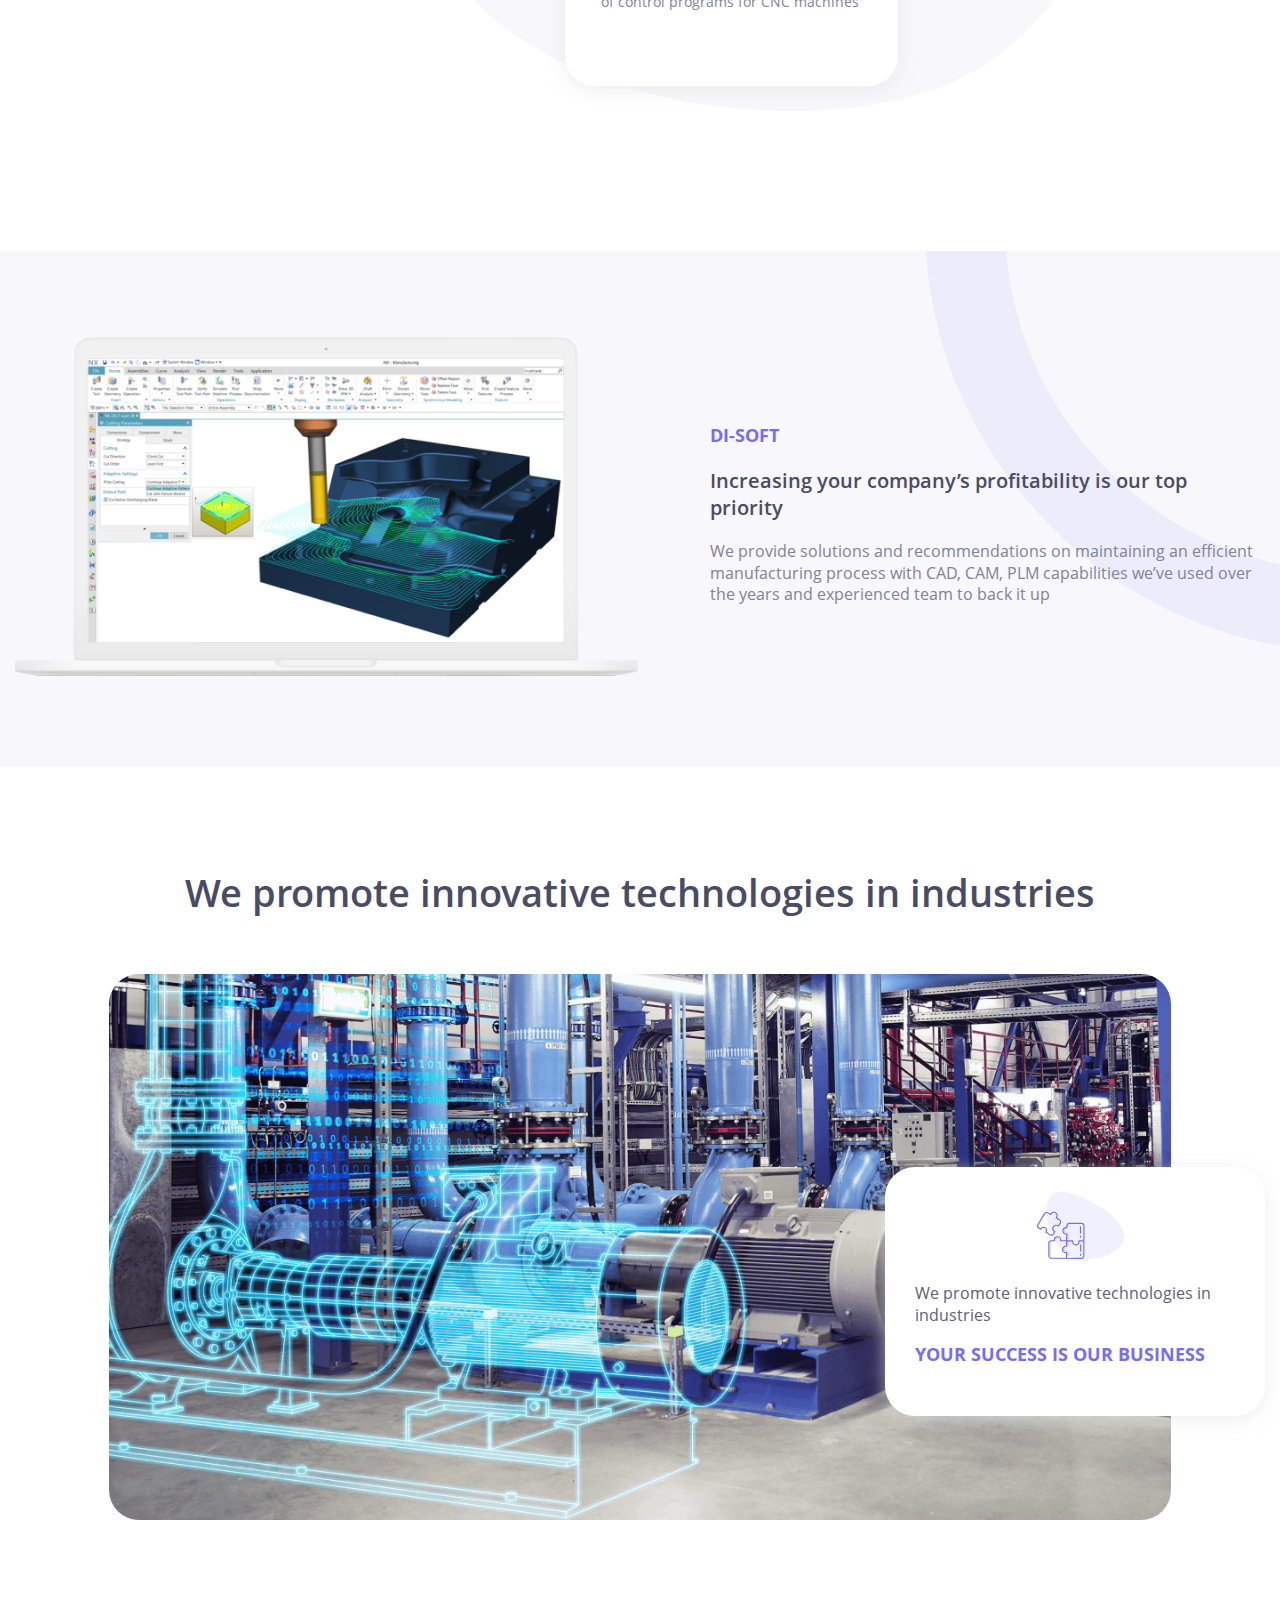
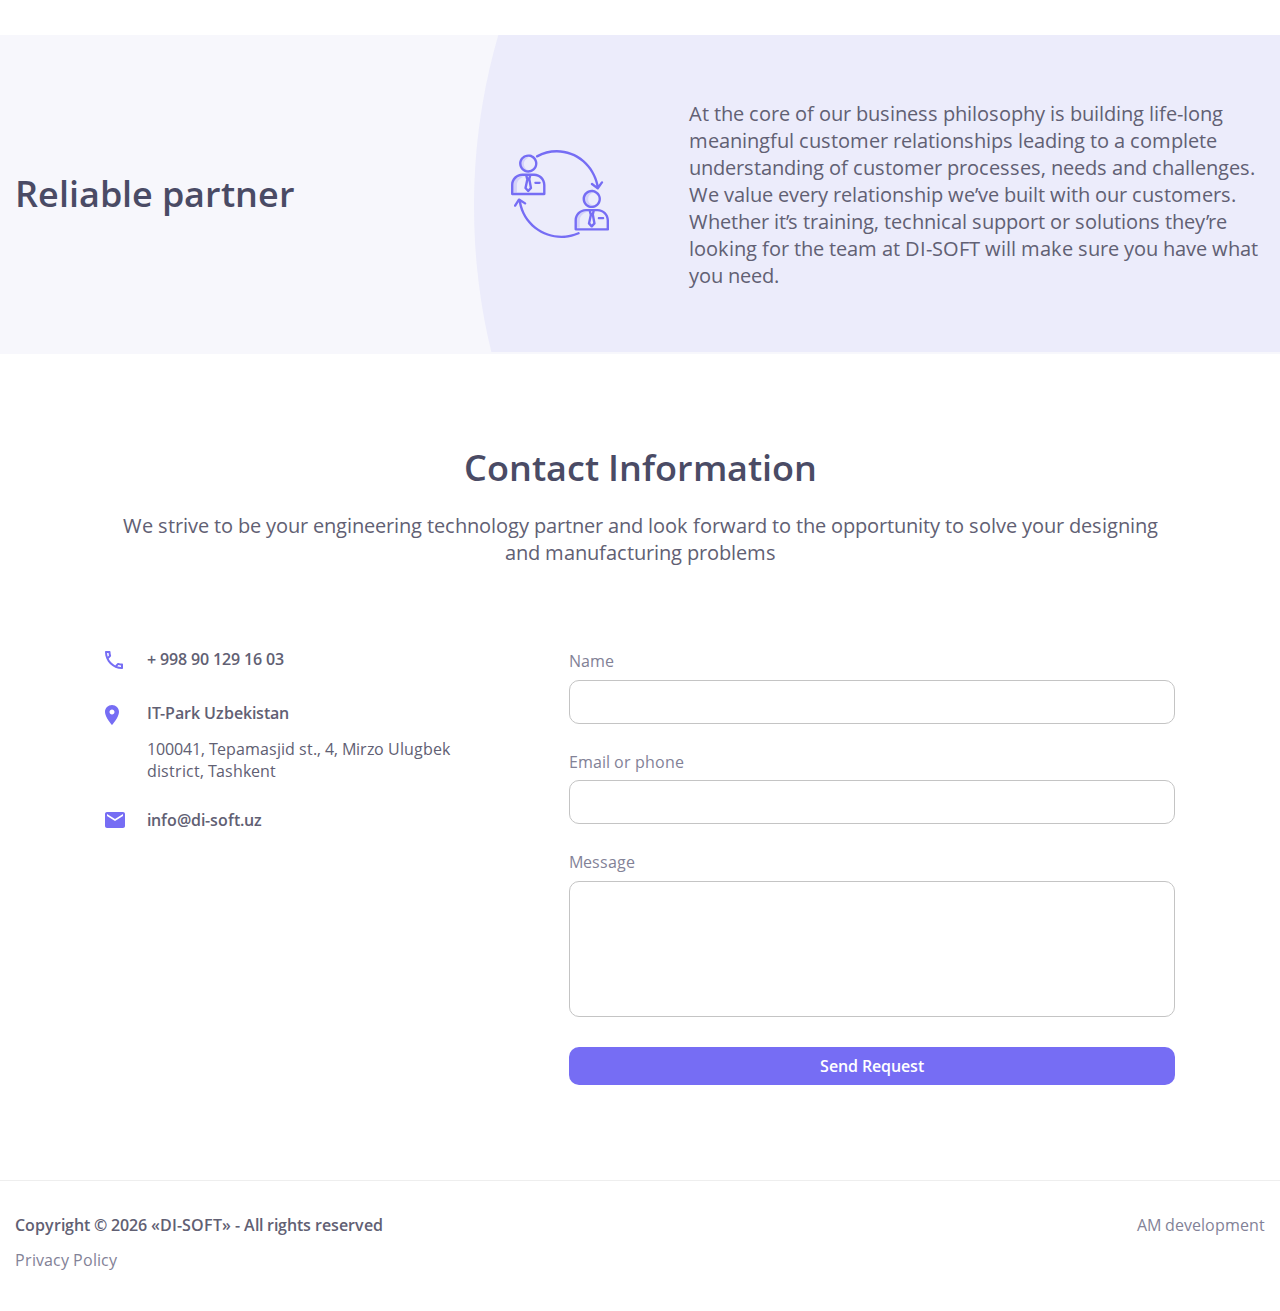
==== commit 537e3209: "Add files via upload" ====
--- a/en.html
+++ b/en.html
@@ -41,6 +41,9 @@
 							<h1 class="title intro__title">Take your next step <br>in digital industry</h1>
 							<div class="intro__description description description_line">We implement modern and innovative software solutions for industries in Uzbekistan and Kazakhstan</div>
 							<div class="subtitle">WE ARE DI-SOFT</div>
+							<div class="banner">
+								<img src="assets/images/partner.png" alt="">
+							</div>
 						</div>
 						<div class="intro__photo">
 							<img src="assets/images/intro.png" alt="">
@@ -131,7 +134,7 @@
 			</section><!--/priority-->
 			<section class="technologies">
 				<div class="container">
-					<h2 class="technologies__title title">We are promote innovative technologies in several industries</h2>
+					<h2 class="technologies__title title">We promote innovative technologies in industries</h2>
 					<div class="technologies__inner">
 						<div class="technologies__photo">
 							<img src="assets/images/technologies.png" alt="">
@@ -140,7 +143,7 @@
 							<div class="technologies-box__icon">
 								<img src="assets/images/technologies-icon.svg" alt="">
 							</div>
-							<div class="technologies-box__description description">We are promote innovative technologies in several industries</div>
+							<div class="technologies-box__description description">We promote innovative technologies in industries</div>
 							<div class="technologies-box__subtitle subtitle">YOUR SUCCESS IS OUR BUSINESS</div>
 						</div>
 					</div>
--- a/assets/css/style.css
+++ b/assets/css/style.css
@@ -178,6 +178,11 @@
   display: none; }
   .btn-send__result_gray {
     color: #838297; }
+
+.banner {
+  margin-top: 40px; }
+  .banner img {
+    width: 225px; }
 
 /*=========Header======*/
 .header {
